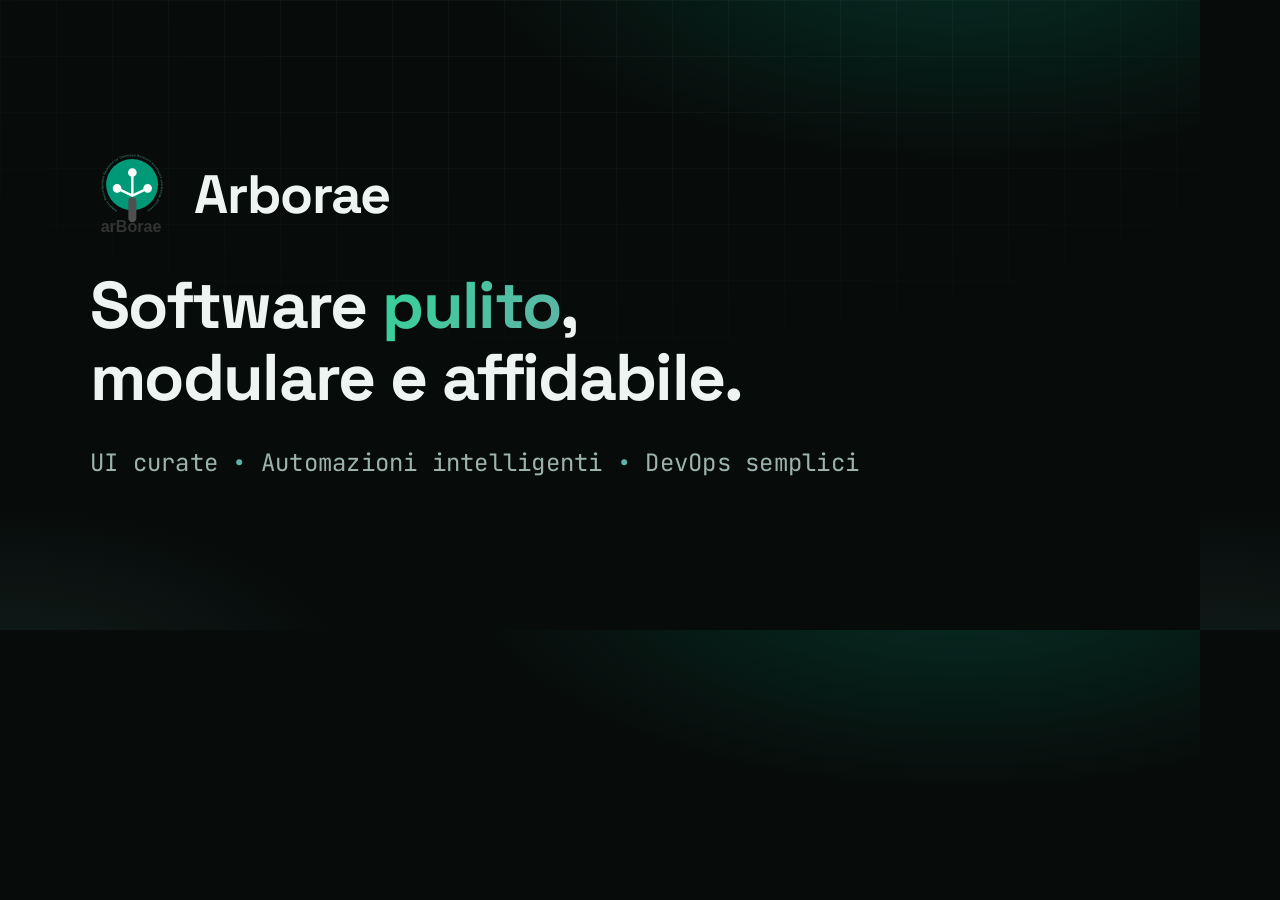
==== assets/social-preview.html @ ff217a6f "Restyle grafico: design moderno, sezione founders, social preview PNG - Nuova palette allineata al l" ====
<!doctype html>
<!-- Sorgente della social preview: renderizzare a 1200x630 in assets/social-preview.png
     es. firefox &#45;&#45;headless &#45;&#45;screenshot social-preview.png &#45;&#45;window-size=1200,630 <url> -->
<html lang="it">

<head>
  <meta charset="utf-8" />
  <link rel="preconnect" href="https://fonts.googleapis.com">
  <link rel="preconnect" href="https://fonts.gstatic.com" crossorigin>
  <link
    href="https://fonts.googleapis.com/css2?family=Space+Grotesk:wght@500;600;700&family=JetBrains+Mono:wght@400;600&display=swap"
    rel="stylesheet">
  <style>
    * { margin: 0; box-sizing: border-box; }

    html, body { width: 1200px; height: 630px; overflow: hidden; }

    body {
      font-family: 'Space Grotesk', 'Inter', -apple-system, sans-serif;
      background:
        radial-gradient(ellipse 70% 60% at 80% -10%, rgba(0, 181, 133, 0.22), transparent 60%),
        radial-gradient(ellipse 50% 50% at 0% 110%, rgba(95, 179, 166, 0.12), transparent 60%),
        #070b0a;
      color: #eef4f2;
      display: flex;
      align-items: center;
      position: relative;
    }

    .grid {
      position: absolute;
      inset: 0;
      background-image:
        linear-gradient(rgba(255, 255, 255, 0.03) 1px, transparent 1px),
        linear-gradient(90deg, rgba(255, 255, 255, 0.03) 1px, transparent 1px);
      background-size: 56px 56px;
      -webkit-mask-image: radial-gradient(ellipse 90% 80% at 50% 0%, black 30%, transparent 85%);
      mask-image: radial-gradient(ellipse 90% 80% at 50% 0%, black 30%, transparent 85%);
    }

    .content {
      position: relative;
      padding: 0 90px;
      display: flex;
      flex-direction: column;
      gap: 34px;
    }

    .brand {
      display: flex;
      align-items: center;
      gap: 20px;
    }

    .brand img { width: 84px; height: 84px; }

    .brand span {
      font-size: 54px;
      font-weight: 700;
      letter-spacing: -0.02em;
    }

    h1 {
      font-size: 66px;
      font-weight: 700;
      letter-spacing: -0.025em;
      line-height: 1.08;
    }

    h1 .accent {
      background: linear-gradient(120deg, #34d399, #5fb3a6);
      -webkit-background-clip: text;
      background-clip: text;
      color: transparent;
    }

    .sub {
      font-family: 'JetBrains Mono', Consolas, monospace;
      font-size: 24px;
      color: #9db3ad;
      letter-spacing: 0.01em;
    }

    .sub b { color: #5fb3a6; font-weight: 600; }
  </style>
</head>

<body>
  <div class="grid"></div>
  <div class="content">
    <div class="brand">
      <img src="logo.svg" alt="" />
      <span>Arborae</span>
    </div>
    <h1>Software <span class="accent">pulito</span>,<br>modulare e affidabile.</h1>
    <p class="sub">UI curate <b>•</b> Automazioni intelligenti <b>•</b> DevOps semplici</p>
  </div>
</body>

</html>
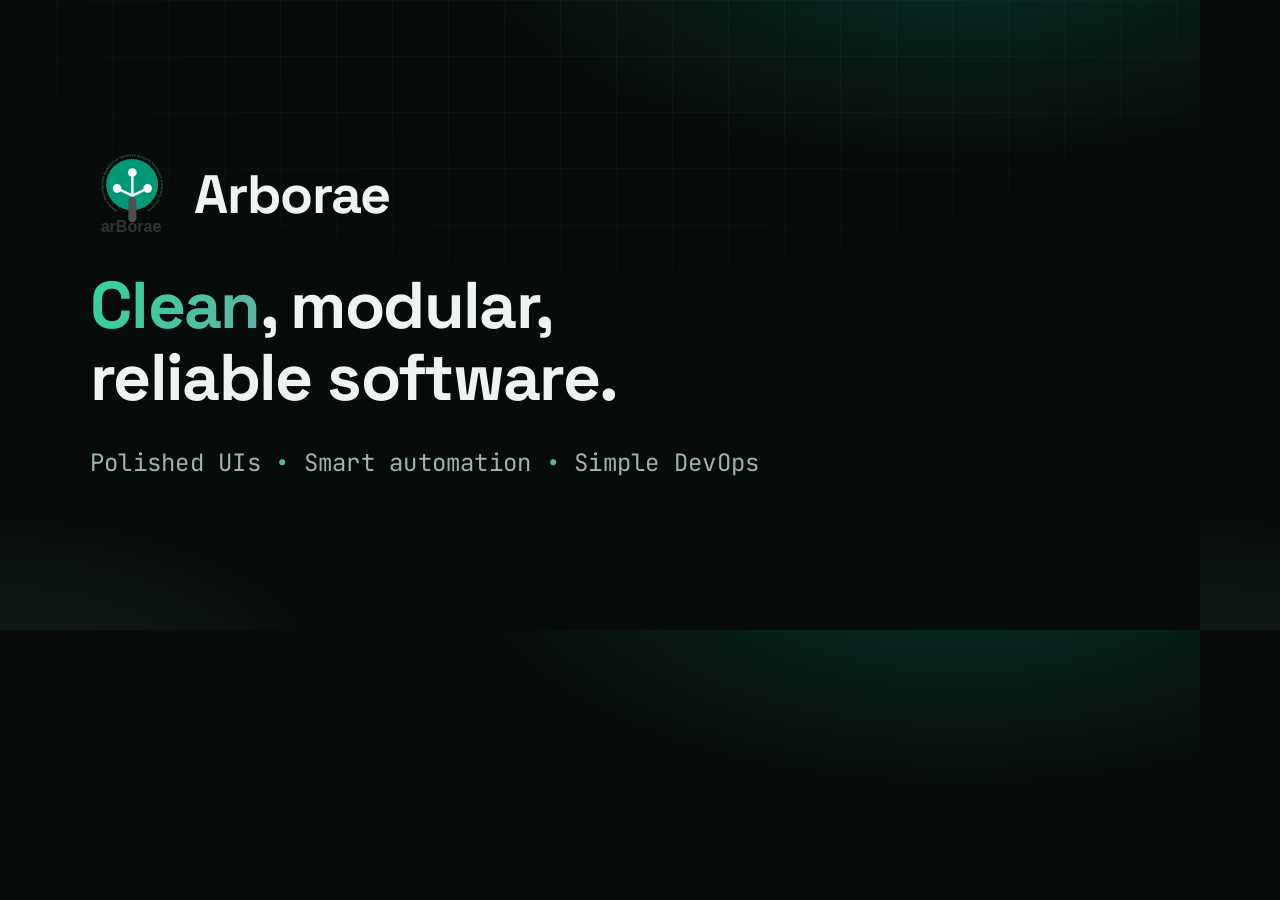
==== commit 00d0b3f1: "Sito in inglese con selettore IT/EN - La pagina è ora in inglese di default (anche per motori di ric" ====
--- a/assets/social-preview.html
+++ b/assets/social-preview.html
@@ -1,7 +1,7 @@
 <!doctype html>
 <!-- Sorgente della social preview: renderizzare a 1200x630 in assets/social-preview.png
      es. firefox &#45;&#45;headless &#45;&#45;screenshot social-preview.png &#45;&#45;window-size=1200,630 <url> -->
-<html lang="it">
+<html lang="en">
 
 <head>
   <meta charset="utf-8" />
@@ -92,8 +92,8 @@
       <img src="logo.svg" alt="" />
       <span>Arborae</span>
     </div>
-    <h1>Software <span class="accent">pulito</span>,<br>modulare e affidabile.</h1>
-    <p class="sub">UI curate <b>•</b> Automazioni intelligenti <b>•</b> DevOps semplici</p>
+    <h1><span class="accent">Clean</span>, modular,<br>reliable software.</h1>
+    <p class="sub">Polished UIs <b>•</b> Smart automation <b>•</b> Simple DevOps</p>
   </div>
 </body>
 
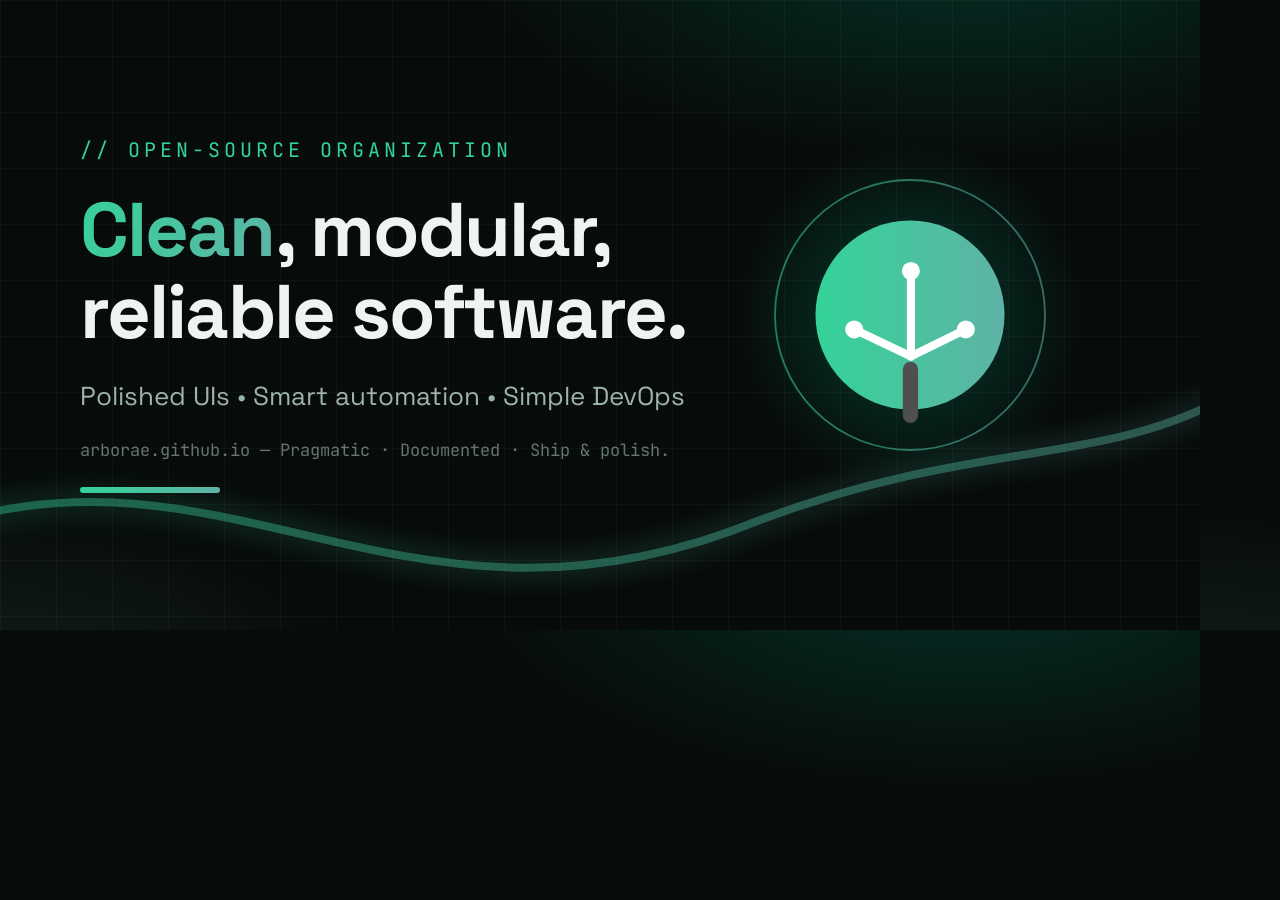
==== commit 6eb9b0c7: "assets: redesign social preview, aligned with new banner style" ====
--- a/assets/social-preview.html
+++ b/assets/social-preview.html
@@ -1,6 +1,6 @@
 <!doctype html>
-<!-- Sorgente della social preview: renderizzare a 1200x630 in assets/social-preview.png
-     es. firefox &#45;&#45;headless &#45;&#45;screenshot social-preview.png &#45;&#45;window-size=1200,630 <url> -->
+<!-- Source of the social preview: render at 1200x630 to assets/social-preview.png
+     e.g. msedge --headless --screenshot=social-preview.png --window-size=1200,630 <url> -->
 <html lang="en">
 
 <head>
@@ -34,34 +34,37 @@
         linear-gradient(rgba(255, 255, 255, 0.03) 1px, transparent 1px),
         linear-gradient(90deg, rgba(255, 255, 255, 0.03) 1px, transparent 1px);
       background-size: 56px 56px;
-      -webkit-mask-image: radial-gradient(ellipse 90% 80% at 50% 0%, black 30%, transparent 85%);
-      mask-image: radial-gradient(ellipse 90% 80% at 50% 0%, black 30%, transparent 85%);
+    }
+
+    .deco { position: absolute; inset: 0; }
+
+    .mark {
+      position: absolute;
+      right: 110px;
+      top: 50%;
+      transform: translateY(-50%);
+      width: 360px;
+      height: 360px;
     }
 
     .content {
       position: relative;
-      padding: 0 90px;
+      padding: 0 80px;
       display: flex;
       flex-direction: column;
-      gap: 34px;
+      gap: 26px;
+      max-width: 800px;
     }
 
-    .brand {
-      display: flex;
-      align-items: center;
-      gap: 20px;
-    }
-
-    .brand img { width: 84px; height: 84px; }
-
-    .brand span {
-      font-size: 54px;
-      font-weight: 700;
-      letter-spacing: -0.02em;
+    .kicker {
+      font-family: 'JetBrains Mono', Consolas, monospace;
+      font-size: 20px;
+      letter-spacing: 4px;
+      color: #34d399;
     }
 
     h1 {
-      font-size: 66px;
+      font-size: 76px;
       font-weight: 700;
       letter-spacing: -0.025em;
       line-height: 1.08;
@@ -75,25 +78,79 @@
     }
 
     .sub {
-      font-family: 'JetBrains Mono', Consolas, monospace;
-      font-size: 24px;
+      font-size: 26px;
       color: #9db3ad;
-      letter-spacing: 0.01em;
     }
 
-    .sub b { color: #5fb3a6; font-weight: 600; }
+    .foot {
+      font-family: 'JetBrains Mono', Consolas, monospace;
+      font-size: 17px;
+      color: #64756f;
+      white-space: nowrap;
+    }
+
+    .bar {
+      width: 140px;
+      height: 6px;
+      border-radius: 3px;
+      background: linear-gradient(90deg, #34d399, #5fb3a6);
+    }
   </style>
 </head>
 
 <body>
   <div class="grid"></div>
+
+  <!-- accent wave -->
+  <svg class="deco" viewBox="0 0 1200 630" preserveAspectRatio="none">
+    <defs>
+      <linearGradient id="acc" x1="0" x2="1" y1="0" y2="0">
+        <stop offset="0" stop-color="#34d399"/>
+        <stop offset="1" stop-color="#5fb3a6"/>
+      </linearGradient>
+      <filter id="glow" x="-30%" y="-30%" width="160%" height="160%">
+        <feGaussianBlur stdDeviation="14" result="b"/>
+        <feMerge><feMergeNode in="b"/><feMergeNode in="SourceGraphic"/></feMerge>
+      </filter>
+    </defs>
+    <path d="M-40 520 C 240 440, 420 660, 760 520 C 990 435, 1100 470, 1240 390"
+          stroke="url(#acc)" stroke-width="8" fill="none" opacity="0.45" filter="url(#glow)"/>
+  </svg>
+
+  <!-- Arborae mark, drawn large -->
+  <svg class="mark" viewBox="0 0 400 400">
+    <defs>
+      <linearGradient id="macc" x1="0" x2="1" y1="0" y2="0">
+        <stop offset="0" stop-color="#34d399"/>
+        <stop offset="1" stop-color="#5fb3a6"/>
+      </linearGradient>
+      <radialGradient id="halo" cx="0.5" cy="0.5" r="0.5">
+        <stop offset="0" stop-color="#00b585" stop-opacity="0.30"/>
+        <stop offset="1" stop-color="#00b585" stop-opacity="0"/>
+      </radialGradient>
+    </defs>
+    <circle cx="200" cy="200" r="195" fill="url(#halo)"/>
+    <circle cx="200" cy="200" r="150" fill="none" stroke="url(#macc)" stroke-width="2" opacity="0.55"/>
+    <circle cx="200" cy="200" r="105" fill="url(#macc)"/>
+    <g stroke="#ffffff" stroke-width="9" stroke-linecap="round">
+      <line x1="201" y1="151" x2="201" y2="246"/>
+      <line x1="138" y1="216" x2="201" y2="246"/>
+      <line x1="262" y1="216" x2="201" y2="246"/>
+    </g>
+    <g fill="#ffffff">
+      <circle cx="201" cy="151" r="10"/>
+      <circle cx="138" cy="216" r="10"/>
+      <circle cx="262" cy="216" r="10"/>
+    </g>
+    <rect x="192" y="252" width="17" height="68" rx="8.5" fill="#4f4f4f"/>
+  </svg>
+
   <div class="content">
-    <div class="brand">
-      <img src="logo.svg" alt="" />
-      <span>Arborae</span>
-    </div>
+    <span class="kicker">// OPEN-SOURCE ORGANIZATION</span>
     <h1><span class="accent">Clean</span>, modular,<br>reliable software.</h1>
-    <p class="sub">Polished UIs <b>•</b> Smart automation <b>•</b> Simple DevOps</p>
+    <p class="sub">Polished UIs &bull; Smart automation &bull; Simple DevOps</p>
+    <p class="foot">arborae.github.io — Pragmatic &middot; Documented &middot; Ship &amp; polish.</p>
+    <div class="bar"></div>
   </div>
 </body>
 
